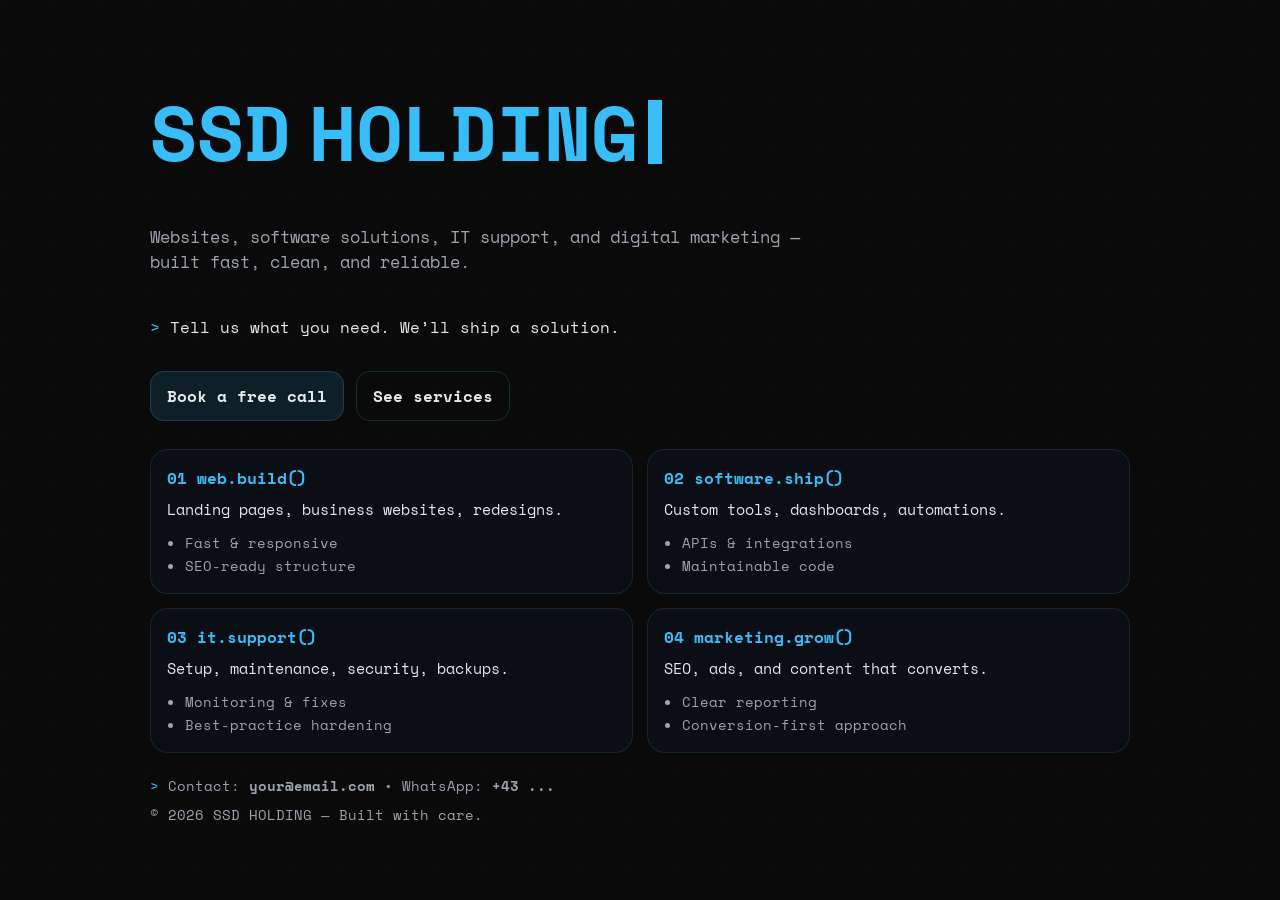
==== index.html @ d0555626 "add template" ====
<!DOCTYPE html>
<html lang="en">

<head>
    <meta charset="UTF-8" />
    <meta name="viewport" content="width=device-width, initial-scale=1.0" />
    <title>SSD HOLDING | Websites • Software • IT Support • Marketing</title>
    <meta name="description" content="SSD HOLDING builds websites and software, provides IT support, and runs digital marketing—fast, clean, and reliable." />
    <link href="https://fonts.googleapis.com/css2?family=Space+Mono:wght@400;700&display=swap" rel="stylesheet">

    <style>
         :root {
            --bg: #0a0a0a;
            --blue: #38bdf8;
            --text: #e5e7eb;
            --muted: #9ca3af;
            --card: #0f172a;
            --border: rgba(56, 189, 248, 0.20);
        }
        
        * {
            box-sizing: border-box;
        }
        
        html,
        body {
            height: 100%;
        }
        
        body {
            margin: 0;
            background: var(--bg);
            color: var(--text);
            font-family: 'Space Mono', monospace;
            display: flex;
            justify-content: center;
            align-items: center;
            /* FIX: flex-center -> center */
            overflow-x: hidden;
        }
        /* Subtle grid overlay */
        
        body::before {
            content: "";
            position: fixed;
            inset: 0;
            background-image: linear-gradient(rgba(255, 255, 255, 0.04) 1px, transparent 1px), linear-gradient(90deg, rgba(255, 255, 255, 0.04) 1px, transparent 1px);
            background-size: 48px 48px;
            opacity: 0.25;
            pointer-events: none;
        }
        
        .wrap {
            width: min(980px, 92vw);
            padding: 48px 0;
        }
        
        .hero {
            display: flex;
            flex-direction: column;
            gap: 18px;
            align-items: flex-start;
        }
        
        .logoRow {
            display: flex;
            align-items: center;
            flex-wrap: wrap;
        }
        
        .letter {
            color: var(--blue);
            font-size: clamp(2.4rem, 6vw, 4.8rem);
            font-weight: 700;
            opacity: 0;
            display: inline-block;
            transform: translateX(-20px);
            animation: reveal 0.45s ease-out forwards;
        }
        
        .gap {
            width: 18px;
        }
        
        .cursor {
            width: 14px;
            height: clamp(34px, 6vw, 64px);
            background-color: var(--blue);
            margin-left: 10px;
            animation: blink 0.7s step-end infinite;
        }
        
        @keyframes reveal {
            to {
                opacity: 1;
                transform: translateX(0);
            }
        }
        
        @keyframes blink {
            50% {
                opacity: 0;
            }
        }
        /* Stagger */
        
        .l1 {
            animation-delay: 0.10s
        }
        
        .l2 {
            animation-delay: 0.20s
        }
        
        .l3 {
            animation-delay: 0.30s
        }
        
        .l4 {
            animation-delay: 0.50s
        }
        
        .l5 {
            animation-delay: 0.60s
        }
        
        .l6 {
            animation-delay: 0.70s
        }
        
        .l7 {
            animation-delay: 0.80s
        }
        
        .l8 {
            animation-delay: 0.90s
        }
        
        .l9 {
            animation-delay: 1.00s
        }
        
        .l10 {
            animation-delay: 1.10s
        }
        
        .tagline {
            color: var(--muted);
            font-size: clamp(0.95rem, 1.6vw, 1.05rem);
            max-width: 70ch;
            opacity: 0;
            transform: translateY(6px);
            animation: fadeUp 0.6s ease-out forwards;
            animation-delay: 1.25s;
        }
        
        .prompt {
            margin-top: 6px;
            color: var(--text);
            opacity: 0;
            transform: translateY(6px);
            animation: fadeUp 0.6s ease-out forwards;
            animation-delay: 1.35s;
        }
        
        .prompt span {
            color: var(--blue);
        }
        
        @keyframes fadeUp {
            to {
                opacity: 1;
                transform: translateY(0);
            }
        }
        
        .actions {
            display: flex;
            gap: 12px;
            flex-wrap: wrap;
            margin-top: 14px;
            opacity: 0;
            transform: translateY(6px);
            animation: fadeUp 0.6s ease-out forwards;
            animation-delay: 1.45s;
        }
        
        .btn {
            border: 1px solid var(--border);
            padding: 12px 16px;
            border-radius: 14px;
            font-weight: 700;
            text-decoration: none;
            display: inline-flex;
            align-items: center;
            gap: 10px;
            transition: transform .12s ease, background .12s ease, border-color .12s ease;
            user-select: none;
        }
        
        .btnPrimary {
            background: rgba(56, 189, 248, 0.12);
            color: var(--text);
        }
        
        .btnSecondary {
            background: transparent;
            color: var(--text);
        }
        
        .btn:hover {
            transform: translateY(-1px);
            border-color: rgba(56, 189, 248, 0.45);
            background: rgba(56, 189, 248, 0.16);
        }
        
        .grid {
            display: grid;
            grid-template-columns: repeat(12, 1fr);
            gap: 14px;
            margin-top: 28px;
            opacity: 0;
            transform: translateY(8px);
            animation: fadeUp 0.7s ease-out forwards;
            animation-delay: 1.55s;
        }
        
        .card {
            grid-column: span 6;
            background: rgba(15, 23, 42, 0.35);
            border: 1px solid rgba(56, 189, 248, 0.14);
            border-radius: 18px;
            padding: 16px;
            backdrop-filter: blur(6px);
        }
        
        .card h3 {
            margin: 0 0 8px 0;
            font-size: 1rem;
            color: var(--blue);
        }
        
        .card p {
            margin: 0 0 10px 0;
            color: var(--text);
            font-size: 0.95rem;
            line-height: 1.5;
        }
        
        .card ul {
            margin: 0;
            padding-left: 18px;
            color: var(--muted);
            font-size: 0.9rem;
            line-height: 1.6;
        }
        
        .footer {
            margin-top: 22px;
            color: var(--muted);
            font-size: 0.9rem;
            opacity: 0;
            transform: translateY(8px);
            animation: fadeUp 0.7s ease-out forwards;
            animation-delay: 1.65s;
        }
        /* Responsive */
        
        @media (max-width: 720px) {
            .card {
                grid-column: span 12;
            }
        }
        /* Reduced motion */
        
        @media (prefers-reduced-motion: reduce) {
            .letter,
            .tagline,
            .prompt,
            .actions,
            .grid,
            .footer {
                animation: none;
                opacity: 1;
                transform: none;
            }
            .cursor {
                animation: none;
                opacity: 0;
            }
        }
    </style>
</head>

<body>
    <main class="wrap" aria-label="SSD HOLDING landing page">
        <section class="hero">
            <div class="logoRow" aria-label="SSD HOLDING">
                <span class="letter l1">S</span>
                <span class="letter l2">S</span>
                <span class="letter l3">D</span>
                <span class="gap"></span>
                <span class="letter l4">H</span>
                <span class="letter l5">O</span>
                <span class="letter l6">L</span>
                <span class="letter l7">D</span>
                <span class="letter l8">I</span>
                <span class="letter l9">N</span>
                <span class="letter l10">G</span>
                <div class="cursor" aria-hidden="true"></div>
            </div>

            <p class="tagline">
                Websites, software solutions, IT support, and digital marketing — built fast, clean, and reliable.
            </p>

            <div class="prompt">
                <span>&gt;</span> Tell us what you need. We’ll ship a solution.
            </div>

            <div class="actions">
                <a class="btn btnPrimary" href="#contact">Book a free call</a>
                <a class="btn btnSecondary" href="#services">See services</a>
            </div>
        </section>

        <section id="services" class="grid" aria-label="Services">
            <div class="card">
                <h3>01 web.build()</h3>
                <p>Landing pages, business websites, redesigns.</p>
                <ul>
                    <li>Fast & responsive</li>
                    <li>SEO-ready structure</li>
                </ul>
            </div>

            <div class="card">
                <h3>02 software.ship()</h3>
                <p>Custom tools, dashboards, automations.</p>
                <ul>
                    <li>APIs & integrations</li>
                    <li>Maintainable code</li>
                </ul>
            </div>

            <div class="card">
                <h3>03 it.support()</h3>
                <p>Setup, maintenance, security, backups.</p>
                <ul>
                    <li>Monitoring & fixes</li>
                    <li>Best-practice hardening</li>
                </ul>
            </div>

            <div class="card">
                <h3>04 marketing.grow()</h3>
                <p>SEO, ads, and content that converts.</p>
                <ul>
                    <li>Clear reporting</li>
                    <li>Conversion-first approach</li>
                </ul>
            </div>
        </section>

        <section id="contact" class="footer" aria-label="Contact">
            <div><span style="color:var(--blue)">&gt;</span> Contact: <strong>your@email.com</strong> • WhatsApp: <strong>+43 ...</strong></div>
            <div style="margin-top:8px;">© <span id="year"></span> SSD HOLDING — Built with care.</div>
        </section>
    </main>

    <script>
        document.getElementById("year").textContent = new Date().getFullYear();
    </script>
</body>

</html>
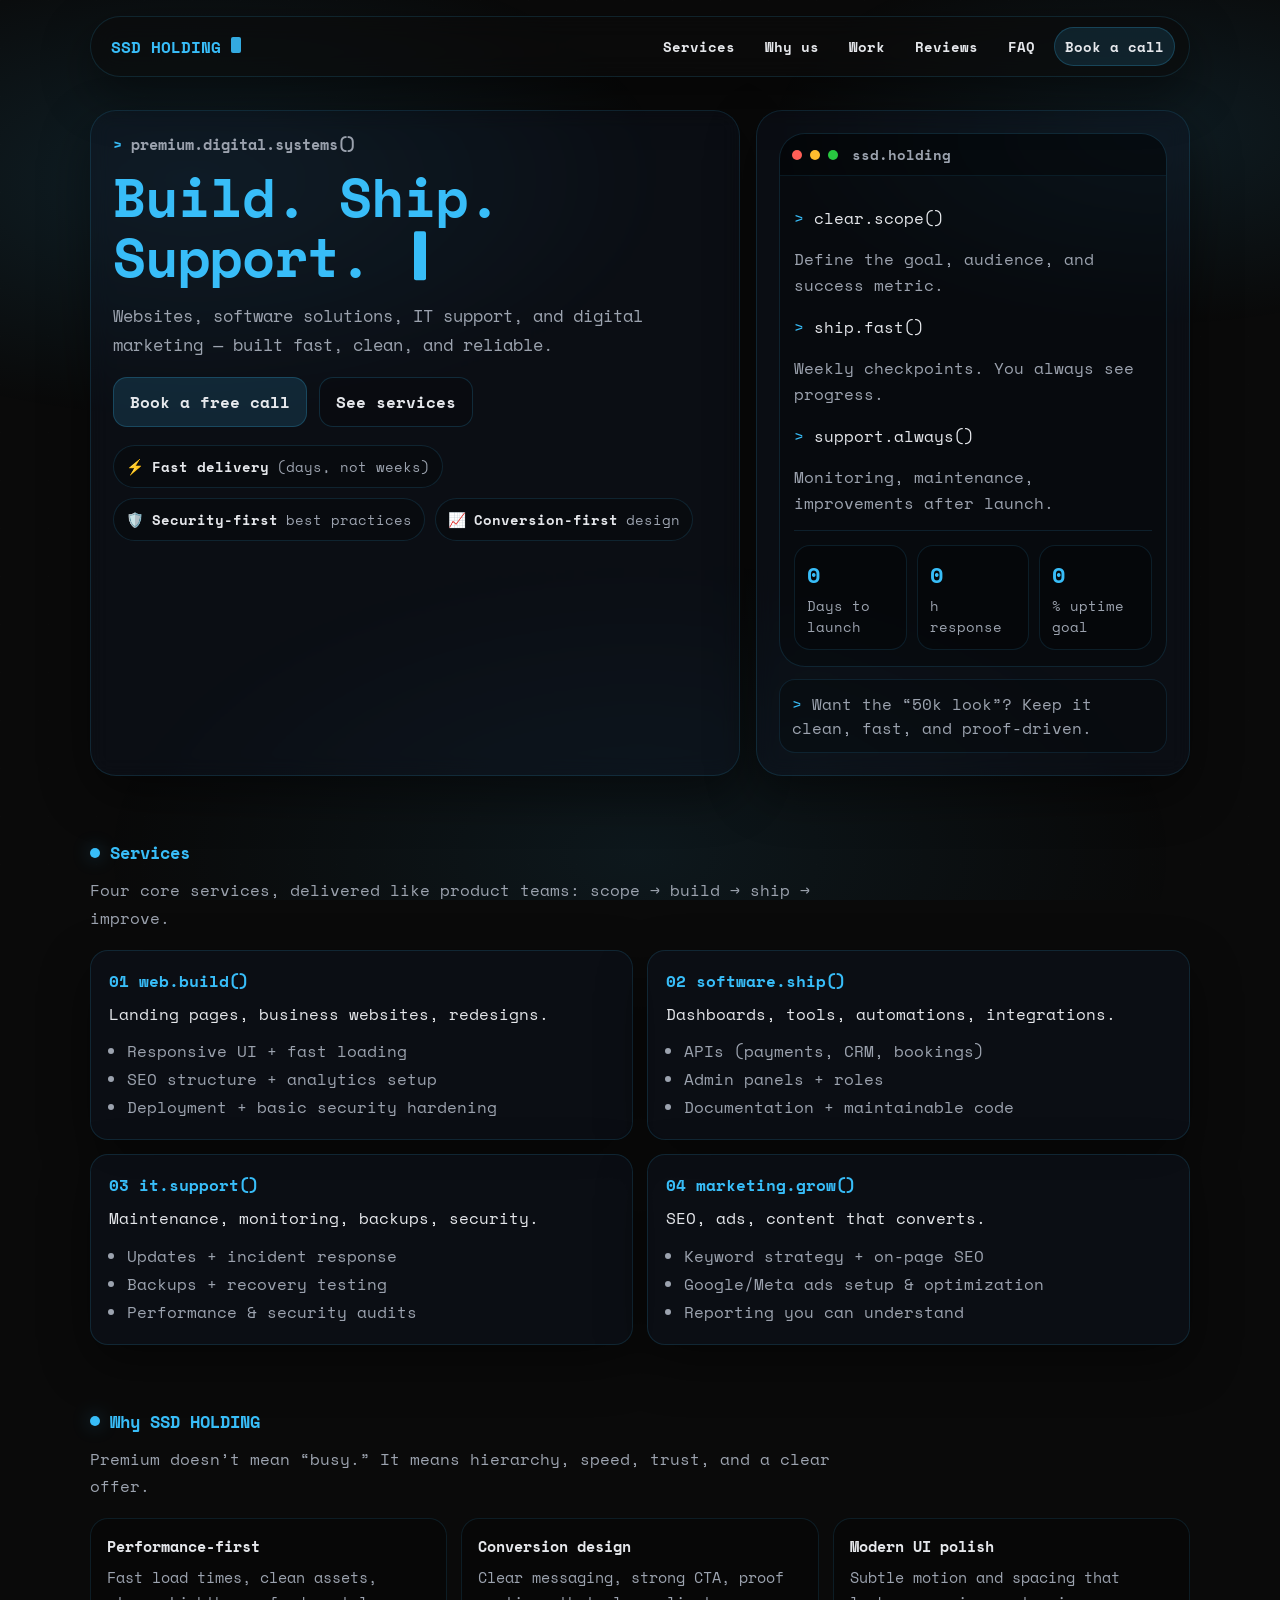
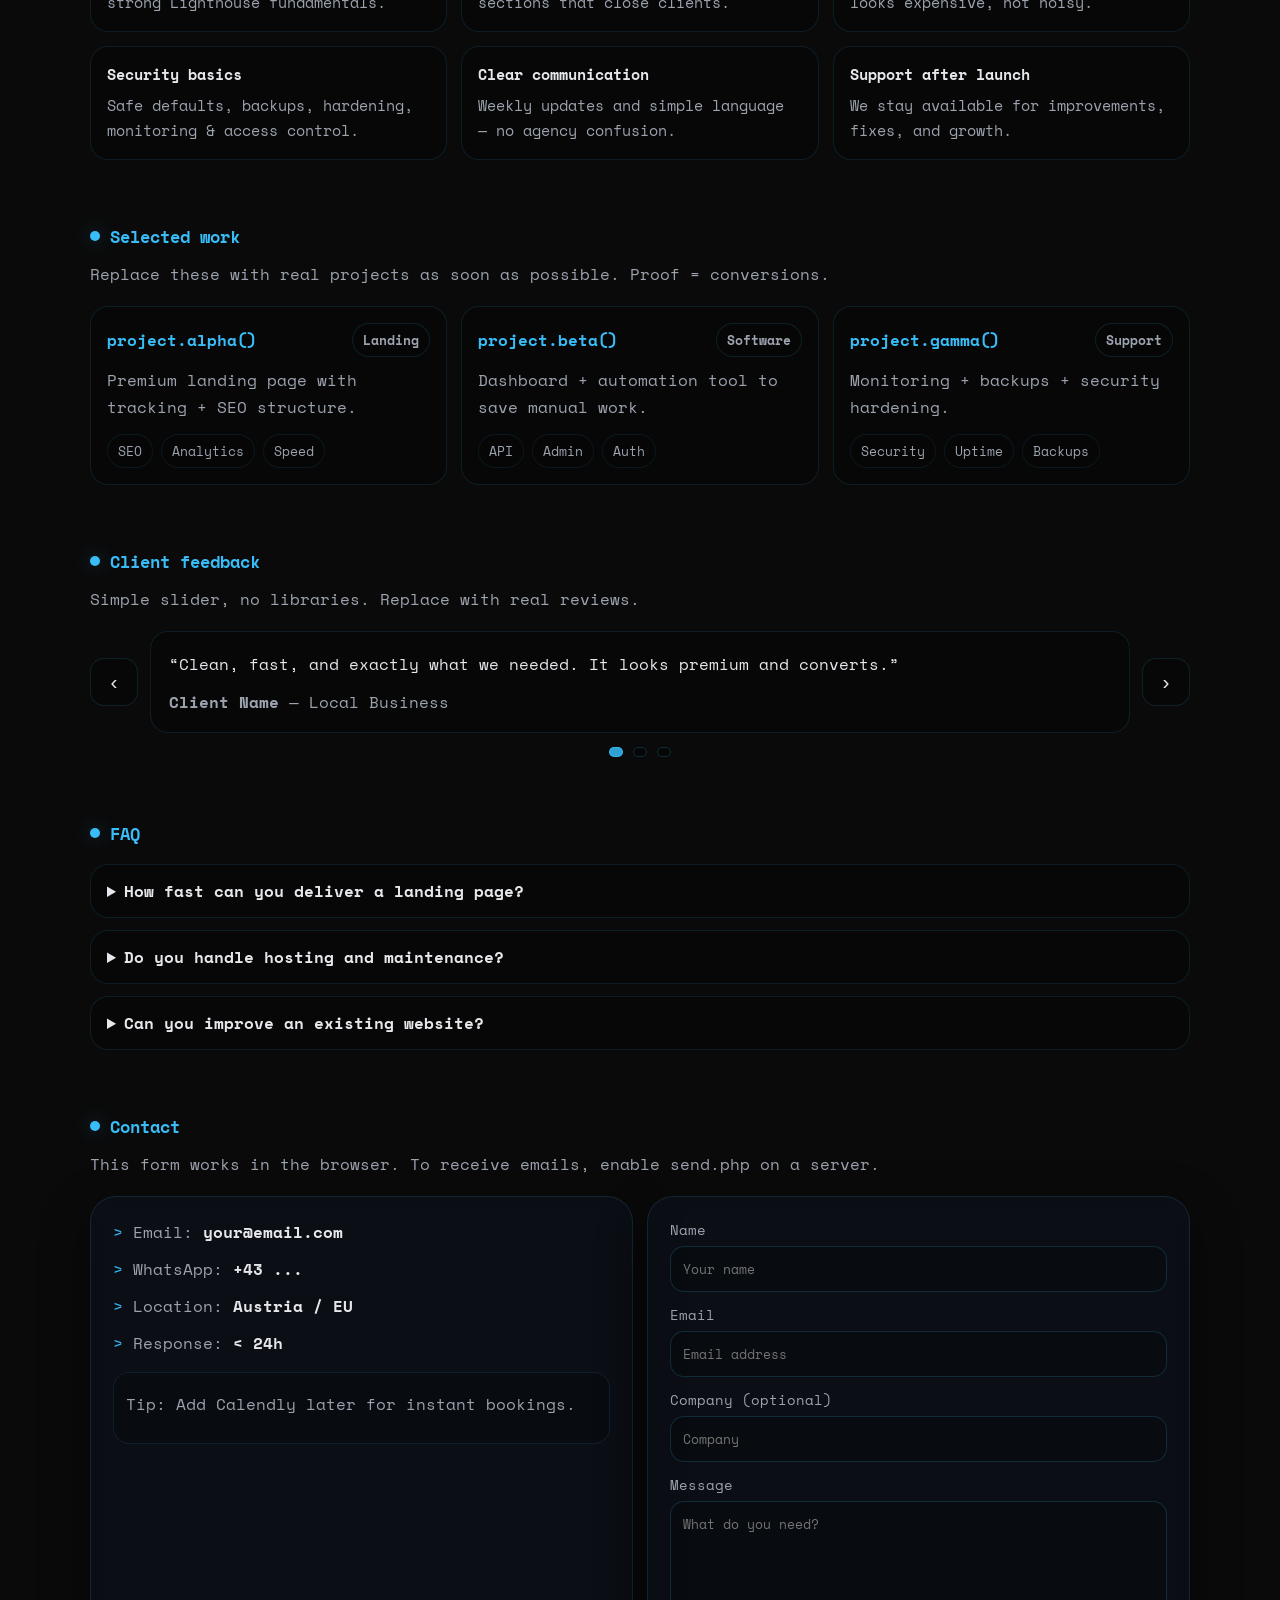
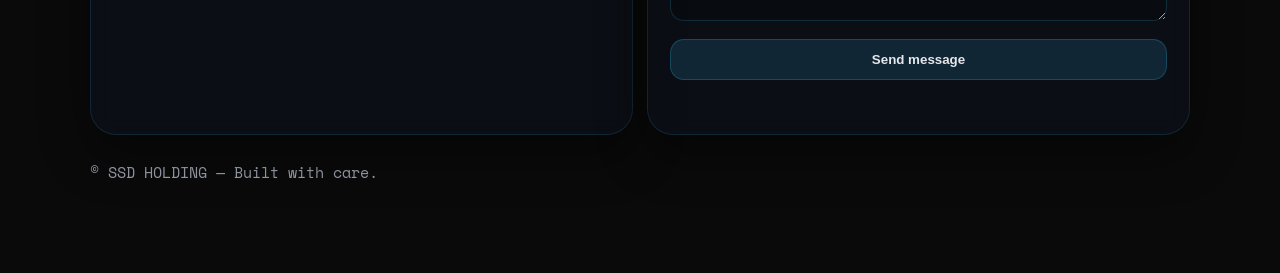
==== commit d9ae41e8: "add all files" ====
--- a/index.html
+++ b/index.html
@@ -2,375 +2,384 @@
 <html lang="en">
 
 <head>
+    <!-- =========================================
+       SSD HOLDING - Premium Landing Page
+       File: index.html
+  ========================================== -->
     <meta charset="UTF-8" />
     <meta name="viewport" content="width=device-width, initial-scale=1.0" />
+
     <title>SSD HOLDING | Websites • Software • IT Support • Marketing</title>
     <meta name="description" content="SSD HOLDING builds websites and software, provides IT support, and runs digital marketing—fast, clean, and reliable." />
-    <link href="https://fonts.googleapis.com/css2?family=Space+Mono:wght@400;700&display=swap" rel="stylesheet">
-
-    <style>
-         :root {
-            --bg: #0a0a0a;
-            --blue: #38bdf8;
-            --text: #e5e7eb;
-            --muted: #9ca3af;
-            --card: #0f172a;
-            --border: rgba(56, 189, 248, 0.20);
-        }
-        
-        * {
-            box-sizing: border-box;
-        }
-        
-        html,
-        body {
-            height: 100%;
-        }
-        
-        body {
-            margin: 0;
-            background: var(--bg);
-            color: var(--text);
-            font-family: 'Space Mono', monospace;
-            display: flex;
-            justify-content: center;
-            align-items: center;
-            /* FIX: flex-center -> center */
-            overflow-x: hidden;
-        }
-        /* Subtle grid overlay */
-        
-        body::before {
-            content: "";
-            position: fixed;
-            inset: 0;
-            background-image: linear-gradient(rgba(255, 255, 255, 0.04) 1px, transparent 1px), linear-gradient(90deg, rgba(255, 255, 255, 0.04) 1px, transparent 1px);
-            background-size: 48px 48px;
-            opacity: 0.25;
-            pointer-events: none;
-        }
-        
-        .wrap {
-            width: min(980px, 92vw);
-            padding: 48px 0;
-        }
-        
-        .hero {
-            display: flex;
-            flex-direction: column;
-            gap: 18px;
-            align-items: flex-start;
-        }
-        
-        .logoRow {
-            display: flex;
-            align-items: center;
-            flex-wrap: wrap;
-        }
-        
-        .letter {
-            color: var(--blue);
-            font-size: clamp(2.4rem, 6vw, 4.8rem);
-            font-weight: 700;
-            opacity: 0;
-            display: inline-block;
-            transform: translateX(-20px);
-            animation: reveal 0.45s ease-out forwards;
-        }
-        
-        .gap {
-            width: 18px;
-        }
-        
-        .cursor {
-            width: 14px;
-            height: clamp(34px, 6vw, 64px);
-            background-color: var(--blue);
-            margin-left: 10px;
-            animation: blink 0.7s step-end infinite;
-        }
-        
-        @keyframes reveal {
-            to {
-                opacity: 1;
-                transform: translateX(0);
-            }
-        }
-        
-        @keyframes blink {
-            50% {
-                opacity: 0;
-            }
-        }
-        /* Stagger */
-        
-        .l1 {
-            animation-delay: 0.10s
-        }
-        
-        .l2 {
-            animation-delay: 0.20s
-        }
-        
-        .l3 {
-            animation-delay: 0.30s
-        }
-        
-        .l4 {
-            animation-delay: 0.50s
-        }
-        
-        .l5 {
-            animation-delay: 0.60s
-        }
-        
-        .l6 {
-            animation-delay: 0.70s
-        }
-        
-        .l7 {
-            animation-delay: 0.80s
-        }
-        
-        .l8 {
-            animation-delay: 0.90s
-        }
-        
-        .l9 {
-            animation-delay: 1.00s
-        }
-        
-        .l10 {
-            animation-delay: 1.10s
-        }
-        
-        .tagline {
-            color: var(--muted);
-            font-size: clamp(0.95rem, 1.6vw, 1.05rem);
-            max-width: 70ch;
-            opacity: 0;
-            transform: translateY(6px);
-            animation: fadeUp 0.6s ease-out forwards;
-            animation-delay: 1.25s;
-        }
-        
-        .prompt {
-            margin-top: 6px;
-            color: var(--text);
-            opacity: 0;
-            transform: translateY(6px);
-            animation: fadeUp 0.6s ease-out forwards;
-            animation-delay: 1.35s;
-        }
-        
-        .prompt span {
-            color: var(--blue);
-        }
-        
-        @keyframes fadeUp {
-            to {
-                opacity: 1;
-                transform: translateY(0);
-            }
-        }
-        
-        .actions {
-            display: flex;
-            gap: 12px;
-            flex-wrap: wrap;
-            margin-top: 14px;
-            opacity: 0;
-            transform: translateY(6px);
-            animation: fadeUp 0.6s ease-out forwards;
-            animation-delay: 1.45s;
-        }
-        
-        .btn {
-            border: 1px solid var(--border);
-            padding: 12px 16px;
-            border-radius: 14px;
-            font-weight: 700;
-            text-decoration: none;
-            display: inline-flex;
-            align-items: center;
-            gap: 10px;
-            transition: transform .12s ease, background .12s ease, border-color .12s ease;
-            user-select: none;
-        }
-        
-        .btnPrimary {
-            background: rgba(56, 189, 248, 0.12);
-            color: var(--text);
-        }
-        
-        .btnSecondary {
-            background: transparent;
-            color: var(--text);
-        }
-        
-        .btn:hover {
-            transform: translateY(-1px);
-            border-color: rgba(56, 189, 248, 0.45);
-            background: rgba(56, 189, 248, 0.16);
-        }
-        
-        .grid {
-            display: grid;
-            grid-template-columns: repeat(12, 1fr);
-            gap: 14px;
-            margin-top: 28px;
-            opacity: 0;
-            transform: translateY(8px);
-            animation: fadeUp 0.7s ease-out forwards;
-            animation-delay: 1.55s;
-        }
-        
-        .card {
-            grid-column: span 6;
-            background: rgba(15, 23, 42, 0.35);
-            border: 1px solid rgba(56, 189, 248, 0.14);
-            border-radius: 18px;
-            padding: 16px;
-            backdrop-filter: blur(6px);
-        }
-        
-        .card h3 {
-            margin: 0 0 8px 0;
-            font-size: 1rem;
-            color: var(--blue);
-        }
-        
-        .card p {
-            margin: 0 0 10px 0;
-            color: var(--text);
-            font-size: 0.95rem;
-            line-height: 1.5;
-        }
-        
-        .card ul {
-            margin: 0;
-            padding-left: 18px;
-            color: var(--muted);
-            font-size: 0.9rem;
-            line-height: 1.6;
-        }
-        
-        .footer {
-            margin-top: 22px;
-            color: var(--muted);
-            font-size: 0.9rem;
-            opacity: 0;
-            transform: translateY(8px);
-            animation: fadeUp 0.7s ease-out forwards;
-            animation-delay: 1.65s;
-        }
-        /* Responsive */
-        
-        @media (max-width: 720px) {
-            .card {
-                grid-column: span 12;
-            }
-        }
-        /* Reduced motion */
-        
-        @media (prefers-reduced-motion: reduce) {
-            .letter,
-            .tagline,
-            .prompt,
-            .actions,
-            .grid,
-            .footer {
-                animation: none;
-                opacity: 1;
-                transform: none;
-            }
-            .cursor {
-                animation: none;
-                opacity: 0;
-            }
-        }
-    </style>
+
+    <!-- Font (optional). If you want 100% offline, remove this link. -->
+    <link rel="preconnect" href="https://fonts.googleapis.com" />
+    <link rel="preconnect" href="https://fonts.gstatic.com" crossorigin />
+    <link href="https://fonts.googleapis.com/css2?family=Space+Mono:wght@400;700&display=swap" rel="stylesheet" />
+
+    <!-- Your CSS -->
+    <link rel="stylesheet" href="./styles.css" />
 </head>
 
 <body>
-    <main class="wrap" aria-label="SSD HOLDING landing page">
+    <!-- Background glow layers -->
+    <div class="bg-glow" aria-hidden="true"></div>
+
+    <!-- Sticky navigation -->
+    <header class="nav" aria-label="Main navigation">
+        <div class="nav__inner">
+            <a class="nav__brand" href="#top" aria-label="SSD HOLDING home">
+                <span class="nav__brandText">SSD HOLDING</span>
+                <span class="nav__cursor" aria-hidden="true"></span>
+            </a>
+
+            <nav class="nav__links" aria-label="Navigation links">
+                <a href="#services">Services</a>
+                <a href="#why">Why us</a>
+                <a href="#work">Work</a>
+                <a href="#reviews">Reviews</a>
+                <a href="#faq">FAQ</a>
+                <a class="nav__cta" href="#contact">Book a call</a>
+            </nav>
+
+            <button class="nav__menuBtn" type="button" aria-label="Open menu" aria-expanded="false">
+        ☰
+      </button>
+
+    </header>
+
+    <main id="top" class="wrap">
+        <!-- HERO -->
         <section class="hero">
-            <div class="logoRow" aria-label="SSD HOLDING">
-                <span class="letter l1">S</span>
-                <span class="letter l2">S</span>
-                <span class="letter l3">D</span>
-                <span class="gap"></span>
-                <span class="letter l4">H</span>
-                <span class="letter l5">O</span>
-                <span class="letter l6">L</span>
-                <span class="letter l7">D</span>
-                <span class="letter l8">I</span>
-                <span class="letter l9">N</span>
-                <span class="letter l10">G</span>
-                <div class="cursor" aria-hidden="true"></div>
-            </div>
-
-            <p class="tagline">
-                Websites, software solutions, IT support, and digital marketing — built fast, clean, and reliable.
-            </p>
-
-            <div class="prompt">
-                <span>&gt;</span> Tell us what you need. We’ll ship a solution.
-            </div>
-
-            <div class="actions">
-                <a class="btn btnPrimary" href="#contact">Book a free call</a>
-                <a class="btn btnSecondary" href="#services">See services</a>
-            </div>
-        </section>
-
-        <section id="services" class="grid" aria-label="Services">
-            <div class="card">
-                <h3>01 web.build()</h3>
-                <p>Landing pages, business websites, redesigns.</p>
-                <ul>
-                    <li>Fast & responsive</li>
-                    <li>SEO-ready structure</li>
-                </ul>
-            </div>
-
-            <div class="card">
-                <h3>02 software.ship()</h3>
-                <p>Custom tools, dashboards, automations.</p>
-                <ul>
-                    <li>APIs & integrations</li>
-                    <li>Maintainable code</li>
-                </ul>
-            </div>
-
-            <div class="card">
-                <h3>03 it.support()</h3>
-                <p>Setup, maintenance, security, backups.</p>
-                <ul>
-                    <li>Monitoring & fixes</li>
-                    <li>Best-practice hardening</li>
-                </ul>
-            </div>
-
-            <div class="card">
-                <h3>04 marketing.grow()</h3>
-                <p>SEO, ads, and content that converts.</p>
-                <ul>
-                    <li>Clear reporting</li>
-                    <li>Conversion-first approach</li>
-                </ul>
-            </div>
-        </section>
-
-        <section id="contact" class="footer" aria-label="Contact">
-            <div><span style="color:var(--blue)">&gt;</span> Contact: <strong>your@email.com</strong> • WhatsApp: <strong>+43 ...</strong></div>
-            <div style="margin-top:8px;">© <span id="year"></span> SSD HOLDING — Built with care.</div>
+            <div class="hero__grid">
+                <div class="panel reveal">
+                    <p class="kicker"><span class="gt">&gt;</span> premium.digital.systems()</p>
+                    <h1 class="hero__title">
+                        Build. Ship. Support.
+                        <span class="hero__cursor" aria-hidden="true"></span>
+                    </h1>
+
+                    <p class="hero__tagline">
+                        Websites, software solutions, IT support, and digital marketing — built fast, clean, and reliable.
+                    </p>
+
+                    <div class="hero__actions">
+                        <a class="btn btn--primary" href="#contact">Book a free call</a>
+                        <a class="btn btn--ghost" href="#services">See services</a>
+                    </div>
+
+                    <div class="trust">
+                        <div class="chip">⚡ <b>Fast delivery</b> (days, not weeks)</div>
+                        <div class="chip">🛡️ <b>Security-first</b> best practices</div>
+                        <div class="chip">📈 <b>Conversion-first</b> design</div>
+                    </div>
+                </div>
+
+                <div class="panel reveal">
+                    <div class="terminal">
+                        <div class="terminal__top">
+                            <span class="dot dot--r"></span>
+                            <span class="dot dot--y"></span>
+                            <span class="dot dot--g"></span>
+                            <span class="terminal__title">ssd.holding</span>
+                        </div>
+
+                        <div class="terminal__body">
+                            <p><span class="gt">&gt;</span> clear.scope()</p>
+                            <p class="muted">Define the goal, audience, and success metric.</p>
+
+                            <p><span class="gt">&gt;</span> ship.fast()</p>
+                            <p class="muted">Weekly checkpoints. You always see progress.</p>
+
+                            <p><span class="gt">&gt;</span> support.always()</p>
+                            <p class="muted">Monitoring, maintenance, improvements after launch.</p>
+
+                            <div class="terminal__bar"></div>
+
+                            <div class="stats">
+                                <div class="stat">
+                                    <div class="stat__num" data-count="7">0</div>
+                                    <div class="stat__lbl">Days to launch</div>
+                                </div>
+                                <div class="stat">
+                                    <div class="stat__num" data-count="24">0</div>
+                                    <div class="stat__lbl">h response</div>
+                                </div>
+                                <div class="stat">
+                                    <div class="stat__num" data-count="99">0</div>
+                                    <div class="stat__lbl">% uptime goal</div>
+                                </div>
+                            </div>
+                        </div>
+                    </div>
+
+                    <div class="note">
+                        <span class="gt">&gt;</span> Want the “50k look”? Keep it clean, fast, and proof-driven.
+                    </div>
+                </div>
+            </div>
+        </section>
+
+        <!-- SERVICES -->
+        <section id="services" class="section">
+            <div class="section__head reveal">
+                <div class="section__title"><span class="dotTitle"></span>
+                    <h2>Services</h2>
+                </div>
+                <p class="section__sub">
+                    Four core services, delivered like product teams: scope → build → ship → improve.
+                </p>
+            </div>
+
+            <div class="grid grid--2">
+                <article class="card reveal">
+                    <h3>01 web.build()</h3>
+                    <p>Landing pages, business websites, redesigns.</p>
+                    <ul>
+                        <li>Responsive UI + fast loading</li>
+                        <li>SEO structure + analytics setup</li>
+                        <li>Deployment + basic security hardening</li>
+                    </ul>
+                </article>
+
+                <article class="card reveal">
+                    <h3>02 software.ship()</h3>
+                    <p>Dashboards, tools, automations, integrations.</p>
+                    <ul>
+                        <li>APIs (payments, CRM, bookings)</li>
+                        <li>Admin panels + roles</li>
+                        <li>Documentation + maintainable code</li>
+                    </ul>
+                </article>
+
+                <article class="card reveal">
+                    <h3>03 it.support()</h3>
+                    <p>Maintenance, monitoring, backups, security.</p>
+                    <ul>
+                        <li>Updates + incident response</li>
+                        <li>Backups + recovery testing</li>
+                        <li>Performance & security audits</li>
+                    </ul>
+                </article>
+
+                <article class="card reveal">
+                    <h3>04 marketing.grow()</h3>
+                    <p>SEO, ads, content that converts.</p>
+                    <ul>
+                        <li>Keyword strategy + on-page SEO</li>
+                        <li>Google/Meta ads setup & optimization</li>
+                        <li>Reporting you can understand</li>
+                    </ul>
+                </article>
+            </div>
+        </section>
+
+        <!-- WHY US -->
+        <section id="why" class="section">
+            <div class="section__head reveal">
+                <div class="section__title"><span class="dotTitle"></span>
+                    <h2>Why SSD HOLDING</h2>
+                </div>
+                <p class="section__sub">
+                    Premium doesn’t mean “busy.” It means hierarchy, speed, trust, and a clear offer.
+                </p>
+            </div>
+
+            <div class="grid grid--3">
+                <div class="feature reveal">
+                    <h4>Performance-first</h4>
+                    <p>Fast load times, clean assets, strong Lighthouse fundamentals.</p>
+                </div>
+                <div class="feature reveal">
+                    <h4>Conversion design</h4>
+                    <p>Clear messaging, strong CTA, proof sections that close clients.</p>
+                </div>
+                <div class="feature reveal">
+                    <h4>Modern UI polish</h4>
+                    <p>Subtle motion and spacing that looks expensive, not noisy.</p>
+                </div>
+                <div class="feature reveal">
+                    <h4>Security basics</h4>
+                    <p>Safe defaults, backups, hardening, monitoring & access control.</p>
+                </div>
+                <div class="feature reveal">
+                    <h4>Clear communication</h4>
+                    <p>Weekly updates and simple language — no agency confusion.</p>
+                </div>
+                <div class="feature reveal">
+                    <h4>Support after launch</h4>
+                    <p>We stay available for improvements, fixes, and growth.</p>
+                </div>
+            </div>
+        </section>
+
+        <!-- WORK -->
+        <section id="work" class="section">
+            <div class="section__head reveal">
+                <div class="section__title"><span class="dotTitle"></span>
+                    <h2>Selected work</h2>
+                </div>
+                <p class="section__sub">Replace these with real projects as soon as possible. Proof = conversions.</p>
+            </div>
+
+            <div class="grid grid--3">
+                <article class="work reveal">
+                    <div class="work__top">
+                        <h3>project.alpha()</h3>
+                        <span class="badge">Landing</span>
+                    </div>
+                    <p>Premium landing page with tracking + SEO structure.</p>
+                    <div class="work__tags">
+                        <span>SEO</span><span>Analytics</span><span>Speed</span>
+                    </div>
+                </article>
+
+                <article class="work reveal">
+                    <div class="work__top">
+                        <h3>project.beta()</h3>
+                        <span class="badge">Software</span>
+                    </div>
+                    <p>Dashboard + automation tool to save manual work.</p>
+                    <div class="work__tags">
+                        <span>API</span><span>Admin</span><span>Auth</span>
+                    </div>
+                </article>
+
+                <article class="work reveal">
+                    <div class="work__top">
+                        <h3>project.gamma()</h3>
+                        <span class="badge">Support</span>
+                    </div>
+                    <p>Monitoring + backups + security hardening.</p>
+                    <div class="work__tags">
+                        <span>Security</span><span>Uptime</span><span>Backups</span>
+                    </div>
+                </article>
+            </div>
+        </section>
+
+        <!-- REVIEWS -->
+        <section id="reviews" class="section">
+            <div class="section__head reveal">
+                <div class="section__title"><span class="dotTitle"></span>
+                    <h2>Client feedback</h2>
+                </div>
+                <p class="section__sub">Simple slider, no libraries. Replace with real reviews.</p>
+            </div>
+
+            <div class="reviewSlider reveal" aria-label="Testimonials">
+                <button class="sliderBtn" type="button" data-slide="prev" aria-label="Previous review">‹</button>
+
+                <div class="reviewViewport">
+                    <div class="reviewTrack">
+                        <article class="review">
+                            <p>“Clean, fast, and exactly what we needed. It looks premium and converts.”</p>
+                            <span><b>Client Name</b> — Local Business</span>
+                        </article>
+                        <article class="review">
+                            <p>“Communication was clear, delivery was fast, and support after launch was perfect.”</p>
+                            <span><b>Client Name</b> — Startup</span>
+                        </article>
+                        <article class="review">
+                            <p>“SEO structure and tracking were set up correctly from day one.”</p>
+                            <span><b>Client Name</b> — Service Company</span>
+                        </article>
+                    </div>
+                </div>
+
+                <button class="sliderBtn" type="button" data-slide="next" aria-label="Next review">›</button>
+            </div>
+
+            <div class="dots reveal" aria-label="Review dots">
+                <button class="dotBtn is-active" type="button" data-dot="0" aria-label="Go to review 1"></button>
+                <button class="dotBtn" type="button" data-dot="1" aria-label="Go to review 2"></button>
+                <button class="dotBtn" type="button" data-dot="2" aria-label="Go to review 3"></button>
+            </div>
+        </section>
+
+        <!-- FAQ -->
+        <section id="faq" class="section">
+            <div class="section__head reveal">
+                <div class="section__title"><span class="dotTitle"></span>
+                    <h2>FAQ</h2>
+                </div>
+            </div>
+
+            <div class="faq">
+                <details class="reveal">
+                    <summary>How fast can you deliver a landing page?</summary>
+                    <p>A lean, premium landing page can often be delivered in days depending on content readiness.</p>
+                </details>
+
+                <details class="reveal">
+                    <summary>Do you handle hosting and maintenance?</summary>
+                    <p>Yes. We can set up hosting, deployments, monitoring, backups, and ongoing updates.</p>
+                </details>
+
+                <details class="reveal">
+                    <summary>Can you improve an existing website?</summary>
+                    <p>Yes. We can redesign, optimize performance, fix SEO structure, and improve conversion flow.</p>
+                </details>
+            </div>
+        </section>
+
+        <!-- CONTACT -->
+        <section id="contact" class="section">
+            <div class="section__head reveal">
+                <div class="section__title"><span class="dotTitle"></span>
+                    <h2>Contact</h2>
+                </div>
+                <p class="section__sub">This form works in the browser. To receive emails, enable send.php on a server.</p>
+            </div>
+
+            <div class="grid grid--2">
+                <div class="panel reveal">
+                    <p class="contactLine"><span class="gt">&gt;</span> Email: <b>your@email.com</b></p>
+                    <p class="contactLine"><span class="gt">&gt;</span> WhatsApp: <b>+43 ...</b></p>
+                    <p class="contactLine"><span class="gt">&gt;</span> Location: <b>Austria / EU</b></p>
+                    <p class="contactLine"><span class="gt">&gt;</span> Response: <b>&lt; 24h</b></p>
+                    <div class="miniCard">
+                        <p class="muted">Tip: Add Calendly later for instant bookings.</p>
+                    </div>
+                </div>
+
+                <div class="panel reveal">
+                    <!-- If you use PHP, set action="./send.php" method="POST" -->
+                    <form id="leadForm" class="form" action="./send.php" method="POST" novalidate>
+                        <label>
+              <span>Name</span>
+              <input type="text" name="name" id="name" placeholder="Your name" autocomplete="name" required />
+            </label>
+
+                        <label>
+              <span>Email</span>
+              <input type="email" name="email" id="email" placeholder="Email address" autocomplete="email" required />
+            </label>
+
+                        <label>
+              <span>Company (optional)</span>
+              <input type="text" name="company" id="company" placeholder="Company" autocomplete="organization" />
+            </label>
+
+                        <label>
+              <span>Message</span>
+              <textarea name="message" id="msg" placeholder="What do you need?" required></textarea>
+            </label>
+
+                        <button class="btn btn--primary" type="submit">Send message</button>
+                        <p id="formStatus" class="muted" aria-live="polite"></p>
+                    </form>
+                </div>
+            </div>
+
+            <footer class="footer reveal">
+                © <span id="year"></span> SSD HOLDING — Built with care.
+            </footer>
         </section>
     </main>
 
-    <script>
-        document.getElementById("year").textContent = new Date().getFullYear();
-    </script>
+    <!-- Your JS -->
+    <script src="./app.js"></script>
 </body>
 
 </html>
--- a/styles.css
+++ b/styles.css
@@ -0,0 +1,767 @@
+/* =========================================
+   SSD HOLDING - Premium Landing Page
+   File: styles.css
+========================================== */
+
+:root {
+    --bg: #0a0a0a;
+    --panel: rgba(15, 23, 42, 0.35);
+    --panel2: rgba(0, 0, 0, 0.25);
+    --blue: #38bdf8;
+    --text: #e5e7eb;
+    --muted: #9ca3af;
+    --border: rgba(56, 189, 248, 0.18);
+    --border2: rgba(56, 189, 248, 0.32);
+    --shadow: 0 18px 50px rgba(0, 0, 0, 0.45);
+    --radius: 18px;
+    --radius2: 26px;
+}
+
+* {
+    box-sizing: border-box;
+}
+
+html,
+body {
+    margin: 0;
+    padding: 0;
+    background: var(--bg);
+    color: var(--text);
+    font-family: "Space Mono", monospace;
+}
+
+a {
+    color: inherit;
+}
+
+.wrap {
+    width: min(1100px, 92vw);
+    margin: 0 auto;
+    padding: 110px 0 90px;
+    position: relative;
+    z-index: 1;
+}
+
+
+/* Background glow */
+
+.bg-glow {
+    position: fixed;
+    inset: 0;
+    pointer-events: none;
+    z-index: 0;
+    background: radial-gradient(800px 400px at 15% 20%, rgba(56, 189, 248, 0.12), transparent 60%), radial-gradient(700px 350px at 90% 15%, rgba(56, 189, 248, 0.10), transparent 55%), radial-gradient(900px 500px at 50% 95%, rgba(56, 189, 248, 0.08), transparent 60%);
+}
+
+
+/* Subtle grid overlay */
+
+body::before {
+    content: "";
+    position: fixed;
+    inset: 0;
+    background-image: linear-gradient(rgba(255, 255, 255, 0.04) 1px, transparent 1px), linear-gradient(90deg, rgba(255, 255, 255, 0.04) 1px, transparent 1px);
+    background-size: 48px 48px;
+    opacity: 0.16;
+    pointer-events: none;
+    z-index: 0;
+}
+
+.section {
+    margin-top: 64px;
+}
+
+.section__head {
+    margin-bottom: 18px;
+}
+
+.section__title {
+    display: flex;
+    align-items: center;
+    gap: 10px;
+}
+
+.dotTitle {
+    width: 10px;
+    height: 10px;
+    border-radius: 999px;
+    background: var(--blue);
+    box-shadow: 0 0 18px rgba(56, 189, 248, 0.35);
+}
+
+.section__title h2 {
+    margin: 0;
+    font-size: 1.05rem;
+    color: var(--blue);
+}
+
+.section__sub {
+    margin: 12px 0 0 0;
+    color: var(--muted);
+    line-height: 1.7;
+    max-width: 80ch;
+}
+
+
+/* NAV */
+
+.nav {
+    position: fixed;
+    top: 16px;
+    left: 50%;
+    transform: translateX(-50%);
+    width: min(1100px, 92vw);
+    z-index: 50;
+}
+
+.nav__inner {
+    display: flex;
+    align-items: center;
+    justify-content: space-between;
+    gap: 14px;
+    padding: 10px 14px;
+    border-radius: 999px;
+    background: rgba(10, 10, 10, 0.60);
+    backdrop-filter: blur(12px);
+    border: 1px solid rgba(56, 189, 248, 0.14);
+    box-shadow: var(--shadow);
+}
+
+.nav__brand {
+    display: inline-flex;
+    align-items: baseline;
+    gap: 10px;
+    text-decoration: none;
+    padding-left: 6px;
+}
+
+.nav__brandText {
+    font-weight: 700;
+    color: var(--blue);
+    font-size: 1rem;
+}
+
+.nav__cursor {
+    width: 10px;
+    height: 1em;
+    background: var(--blue);
+    border-radius: 2px;
+    display: inline-block;
+    opacity: 0.9;
+    animation: blink 0.8s step-end infinite;
+}
+
+@keyframes blink {
+    50% {
+        opacity: 0;
+    }
+}
+
+.nav__links {
+    display: flex;
+    align-items: center;
+    gap: 8px;
+}
+
+.nav__links a {
+    text-decoration: none;
+    font-weight: 700;
+    font-size: 0.9rem;
+    color: var(--text);
+    padding: 8px 10px;
+    border-radius: 999px;
+    border: 1px solid transparent;
+    transition: 0.15s ease;
+}
+
+.nav__links a:hover {
+    background: rgba(56, 189, 248, 0.12);
+    border-color: rgba(56, 189, 248, 0.20);
+}
+
+.nav__cta {
+    background: rgba(56, 189, 248, 0.12);
+    border-color: rgba(56, 189, 248, 0.22) !important;
+}
+
+.nav__menuBtn {
+    display: none;
+    border: 1px solid rgba(56, 189, 248, 0.18);
+    background: rgba(0, 0, 0, 0.25);
+    color: var(--text);
+    border-radius: 12px;
+    padding: 8px 10px;
+    font-size: 1rem;
+    cursor: pointer;
+}
+
+.nav__mobile {
+    margin-top: 10px;
+    padding: 10px;
+    border-radius: 18px;
+    background: rgba(10, 10, 10, 0.70);
+    border: 1px solid rgba(56, 189, 248, 0.14);
+    backdrop-filter: blur(12px);
+    box-shadow: var(--shadow);
+    display: grid;
+    gap: 8px;
+}
+
+.nav__mobile a {
+    text-decoration: none;
+    font-weight: 700;
+    padding: 10px 12px;
+    border-radius: 14px;
+    border: 1px solid rgba(56, 189, 248, 0.12);
+    background: rgba(0, 0, 0, 0.22);
+}
+
+
+/* HERO */
+
+.hero {
+    margin-top: 0;
+}
+
+.hero__grid {
+    display: grid;
+    grid-template-columns: 1.2fr 0.8fr;
+    gap: 16px;
+    align-items: stretch;
+}
+
+.panel {
+    background: var(--panel);
+    border: 1px solid rgba(56, 189, 248, 0.14);
+    border-radius: var(--radius2);
+    padding: 22px;
+    box-shadow: var(--shadow);
+    backdrop-filter: blur(10px);
+}
+
+.kicker {
+    margin: 0 0 12px 0;
+    color: var(--muted);
+    font-weight: 700;
+    font-size: 0.95rem;
+}
+
+.gt {
+    color: var(--blue);
+}
+
+.hero__title {
+    margin: 0;
+    font-weight: 700;
+    color: var(--blue);
+    font-size: clamp(2.1rem, 5vw, 3.4rem);
+    letter-spacing: -0.7px;
+    line-height: 1.1;
+}
+
+.hero__cursor {
+    width: 12px;
+    height: 0.9em;
+    background: var(--blue);
+    display: inline-block;
+    border-radius: 2px;
+    margin-left: 10px;
+    transform: translateY(0.06em);
+    animation: blink 0.8s step-end infinite;
+}
+
+.hero__tagline {
+    margin: 14px 0 0 0;
+    color: var(--muted);
+    font-size: 1.05rem;
+    line-height: 1.75;
+    max-width: 75ch;
+}
+
+.hero__actions {
+    margin-top: 18px;
+    display: flex;
+    gap: 12px;
+    flex-wrap: wrap;
+}
+
+.btn {
+    display: inline-flex;
+    align-items: center;
+    justify-content: center;
+    padding: 12px 16px;
+    border-radius: 14px;
+    border: 1px solid var(--border);
+    text-decoration: none;
+    color: var(--text);
+    font-weight: 700;
+    background: transparent;
+    transition: 0.15s ease;
+    cursor: pointer;
+}
+
+.btn:hover {
+    transform: translateY(-1px);
+    border-color: rgba(56, 189, 248, 0.50);
+    background: rgba(56, 189, 248, 0.14);
+}
+
+.btn--primary {
+    background: rgba(56, 189, 248, 0.14);
+    border-color: rgba(56, 189, 248, 0.22);
+}
+
+.btn--ghost {
+    background: rgba(0, 0, 0, 0.20);
+}
+
+.trust {
+    margin-top: 18px;
+    display: flex;
+    flex-wrap: wrap;
+    gap: 10px;
+}
+
+.chip {
+    background: rgba(0, 0, 0, 0.22);
+    border: 1px solid rgba(56, 189, 248, 0.14);
+    border-radius: 999px;
+    padding: 10px 12px;
+    color: var(--muted);
+    font-size: 0.9rem;
+    display: inline-flex;
+    align-items: center;
+    gap: 8px;
+}
+
+.chip b {
+    color: var(--text);
+}
+
+
+/* Terminal */
+
+.terminal {
+    background: rgba(0, 0, 0, 0.25);
+    border: 1px solid rgba(56, 189, 248, 0.14);
+    border-radius: var(--radius2);
+    overflow: hidden;
+}
+
+.terminal__top {
+    display: flex;
+    align-items: center;
+    gap: 8px;
+    padding: 10px 12px;
+    background: rgba(0, 0, 0, 0.35);
+    border-bottom: 1px solid rgba(56, 189, 248, 0.10);
+}
+
+.dot {
+    width: 10px;
+    height: 10px;
+    border-radius: 999px;
+}
+
+.dot--r {
+    background: #ff5f57;
+}
+
+.dot--y {
+    background: #febc2e;
+}
+
+.dot--g {
+    background: #28c840;
+}
+
+.terminal__title {
+    margin-left: 6px;
+    color: var(--muted);
+    font-weight: 700;
+    font-size: 0.9rem;
+}
+
+.terminal__body {
+    padding: 14px 14px 16px;
+}
+
+.muted {
+    color: var(--muted);
+    margin: 6px 0 14px 0;
+    line-height: 1.65;
+}
+
+.terminal__bar {
+    height: 1px;
+    background: rgba(56, 189, 248, 0.12);
+    margin: 14px 0;
+}
+
+.stats {
+    display: grid;
+    grid-template-columns: repeat(3, 1fr);
+    gap: 10px;
+}
+
+.stat {
+    background: rgba(0, 0, 0, 0.22);
+    border: 1px solid rgba(56, 189, 248, 0.12);
+    border-radius: 16px;
+    padding: 12px;
+}
+
+.stat__num {
+    color: var(--blue);
+    font-weight: 700;
+    font-size: 1.4rem;
+    margin-bottom: 4px;
+}
+
+.stat__lbl {
+    color: var(--muted);
+    font-size: 0.9rem;
+}
+
+.note {
+    margin-top: 12px;
+    background: rgba(0, 0, 0, 0.22);
+    border: 1px solid rgba(56, 189, 248, 0.12);
+    border-radius: 16px;
+    padding: 12px;
+    color: var(--muted);
+}
+
+
+/* Grids */
+
+.grid {
+    display: grid;
+    gap: 14px;
+    margin-top: 18px;
+}
+
+.grid--2 {
+    grid-template-columns: repeat(2, 1fr);
+}
+
+.grid--3 {
+    grid-template-columns: repeat(3, 1fr);
+}
+
+.card {
+    background: var(--panel);
+    border: 1px solid rgba(56, 189, 248, 0.14);
+    border-radius: var(--radius);
+    padding: 18px;
+    box-shadow: var(--shadow);
+    transition: 0.15s ease;
+}
+
+.card:hover {
+    transform: translateY(-2px);
+    border-color: rgba(56, 189, 248, 0.28);
+}
+
+.card h3 {
+    margin: 0 0 8px 0;
+    color: var(--blue);
+    font-size: 1rem;
+}
+
+.card p {
+    margin: 0 0 10px 0;
+    line-height: 1.65;
+}
+
+.card ul {
+    margin: 0;
+    padding-left: 18px;
+    color: var(--muted);
+    line-height: 1.75;
+}
+
+
+/* Features */
+
+.feature {
+    background: rgba(0, 0, 0, 0.22);
+    border: 1px solid rgba(56, 189, 248, 0.12);
+    border-radius: var(--radius);
+    padding: 16px;
+}
+
+.feature h4 {
+    margin: 0 0 8px 0;
+    color: var(--text);
+    font-size: 0.95rem;
+}
+
+.feature p {
+    margin: 0;
+    color: var(--muted);
+    line-height: 1.7;
+    font-size: 0.92rem;
+}
+
+
+/* Work */
+
+.work {
+    background: rgba(0, 0, 0, 0.22);
+    border: 1px solid rgba(56, 189, 248, 0.12);
+    border-radius: var(--radius);
+    padding: 16px;
+}
+
+.work__top {
+    display: flex;
+    align-items: center;
+    justify-content: space-between;
+    gap: 10px;
+}
+
+.work h3 {
+    margin: 0;
+    color: var(--blue);
+    font-size: 1rem;
+}
+
+.badge {
+    border: 1px solid rgba(56, 189, 248, 0.14);
+    padding: 6px 10px;
+    border-radius: 999px;
+    background: rgba(0, 0, 0, 0.22);
+    color: var(--muted);
+    font-size: 0.82rem;
+    font-weight: 700;
+}
+
+.work p {
+    margin: 10px 0 0 0;
+    color: var(--muted);
+    line-height: 1.7;
+}
+
+.work__tags {
+    display: flex;
+    flex-wrap: wrap;
+    gap: 8px;
+    margin-top: 12px;
+}
+
+.work__tags span {
+    border: 1px solid rgba(56, 189, 248, 0.10);
+    background: rgba(0, 0, 0, 0.22);
+    border-radius: 999px;
+    padding: 6px 10px;
+    font-size: 0.82rem;
+    color: var(--muted);
+}
+
+
+/* Reviews slider (no libs) */
+
+.reviewSlider {
+    display: grid;
+    grid-template-columns: 48px 1fr 48px;
+    align-items: center;
+    gap: 12px;
+}
+
+.sliderBtn {
+    border: 1px solid rgba(56, 189, 248, 0.14);
+    background: rgba(0, 0, 0, 0.22);
+    color: var(--text);
+    border-radius: 14px;
+    height: 48px;
+    cursor: pointer;
+    font-size: 1.3rem;
+}
+
+.sliderBtn:hover {
+    border-color: rgba(56, 189, 248, 0.35);
+    background: rgba(56, 189, 248, 0.10);
+}
+
+.reviewViewport {
+    overflow: hidden;
+    border-radius: var(--radius);
+    border: 1px solid rgba(56, 189, 248, 0.12);
+    background: rgba(0, 0, 0, 0.22);
+}
+
+.reviewTrack {
+    display: flex;
+    width: 300%;
+    transition: transform 0.35s ease;
+}
+
+.review {
+    width: 100%;
+    padding: 18px;
+}
+
+.review p {
+    margin: 0;
+    line-height: 1.75;
+}
+
+.review span {
+    display: block;
+    margin-top: 12px;
+    color: var(--muted);
+}
+
+.dots {
+    display: flex;
+    gap: 10px;
+    justify-content: center;
+    margin-top: 14px;
+}
+
+.dotBtn {
+    width: 10px;
+    height: 10px;
+    border-radius: 999px;
+    border: 1px solid rgba(56, 189, 248, 0.20);
+    background: rgba(0, 0, 0, 0.22);
+    cursor: pointer;
+}
+
+.dotBtn.is-active {
+    background: rgba(56, 189, 248, 0.85);
+    border-color: rgba(56, 189, 248, 0.85);
+}
+
+
+/* FAQ */
+
+.faq {
+    display: grid;
+    gap: 12px;
+    margin-top: 18px;
+}
+
+details {
+    background: rgba(0, 0, 0, 0.22);
+    border: 1px solid rgba(56, 189, 248, 0.12);
+    border-radius: var(--radius);
+    padding: 14px 16px;
+}
+
+summary {
+    cursor: pointer;
+    font-weight: 700;
+}
+
+details p {
+    margin: 10px 0 0 0;
+    color: var(--muted);
+    line-height: 1.7;
+}
+
+
+/* Form */
+
+.form {
+    display: grid;
+    gap: 12px;
+}
+
+label span {
+    display: block;
+    color: var(--muted);
+    font-size: 0.9rem;
+    margin-bottom: 6px;
+}
+
+input,
+textarea {
+    width: 100%;
+    border-radius: 14px;
+    border: 1px solid rgba(56, 189, 248, 0.18);
+    background: rgba(0, 0, 0, 0.22);
+    color: var(--text);
+    padding: 12px;
+    font-family: inherit;
+    outline: none;
+}
+
+textarea {
+    min-height: 120px;
+    resize: vertical;
+}
+
+input:focus,
+textarea:focus {
+    border-color: rgba(56, 189, 248, 0.55);
+    box-shadow: 0 0 0 4px rgba(56, 189, 248, 0.08);
+}
+
+.contactLine {
+    margin: 0 0 10px 0;
+    color: var(--muted);
+    line-height: 1.7;
+}
+
+.contactLine b {
+    color: var(--text);
+}
+
+.miniCard {
+    margin-top: 14px;
+    border-radius: 16px;
+    border: 1px solid rgba(56, 189, 248, 0.12);
+    background: rgba(0, 0, 0, 0.22);
+    padding: 12px;
+}
+
+.footer {
+    margin-top: 26px;
+    color: var(--muted);
+    font-size: 0.95rem;
+}
+
+
+/* Reveal animations (safe: visible by default) */
+
+.reveal {
+    opacity: 1;
+    transform: none;
+}
+
+html.js .reveal {
+    opacity: 0;
+    transform: translateY(12px);
+}
+
+
+/* Responsive */
+
+@media (max-width: 980px) {
+    .hero__grid {
+        grid-template-columns: 1fr;
+    }
+    .grid--3 {
+        grid-template-columns: 1fr 1fr;
+    }
+}
+
+@media (max-width: 760px) {
+    .grid--2 {
+        grid-template-columns: 1fr;
+    }
+    .grid--3 {
+        grid-template-columns: 1fr;
+    }
+    .nav__links {
+        display: none;
+    }
+    .nav__menuBtn {
+        display: inline-block;
+    }
+    .reviewSlider {
+        grid-template-columns: 44px 1fr 44px;
+    }
+}
